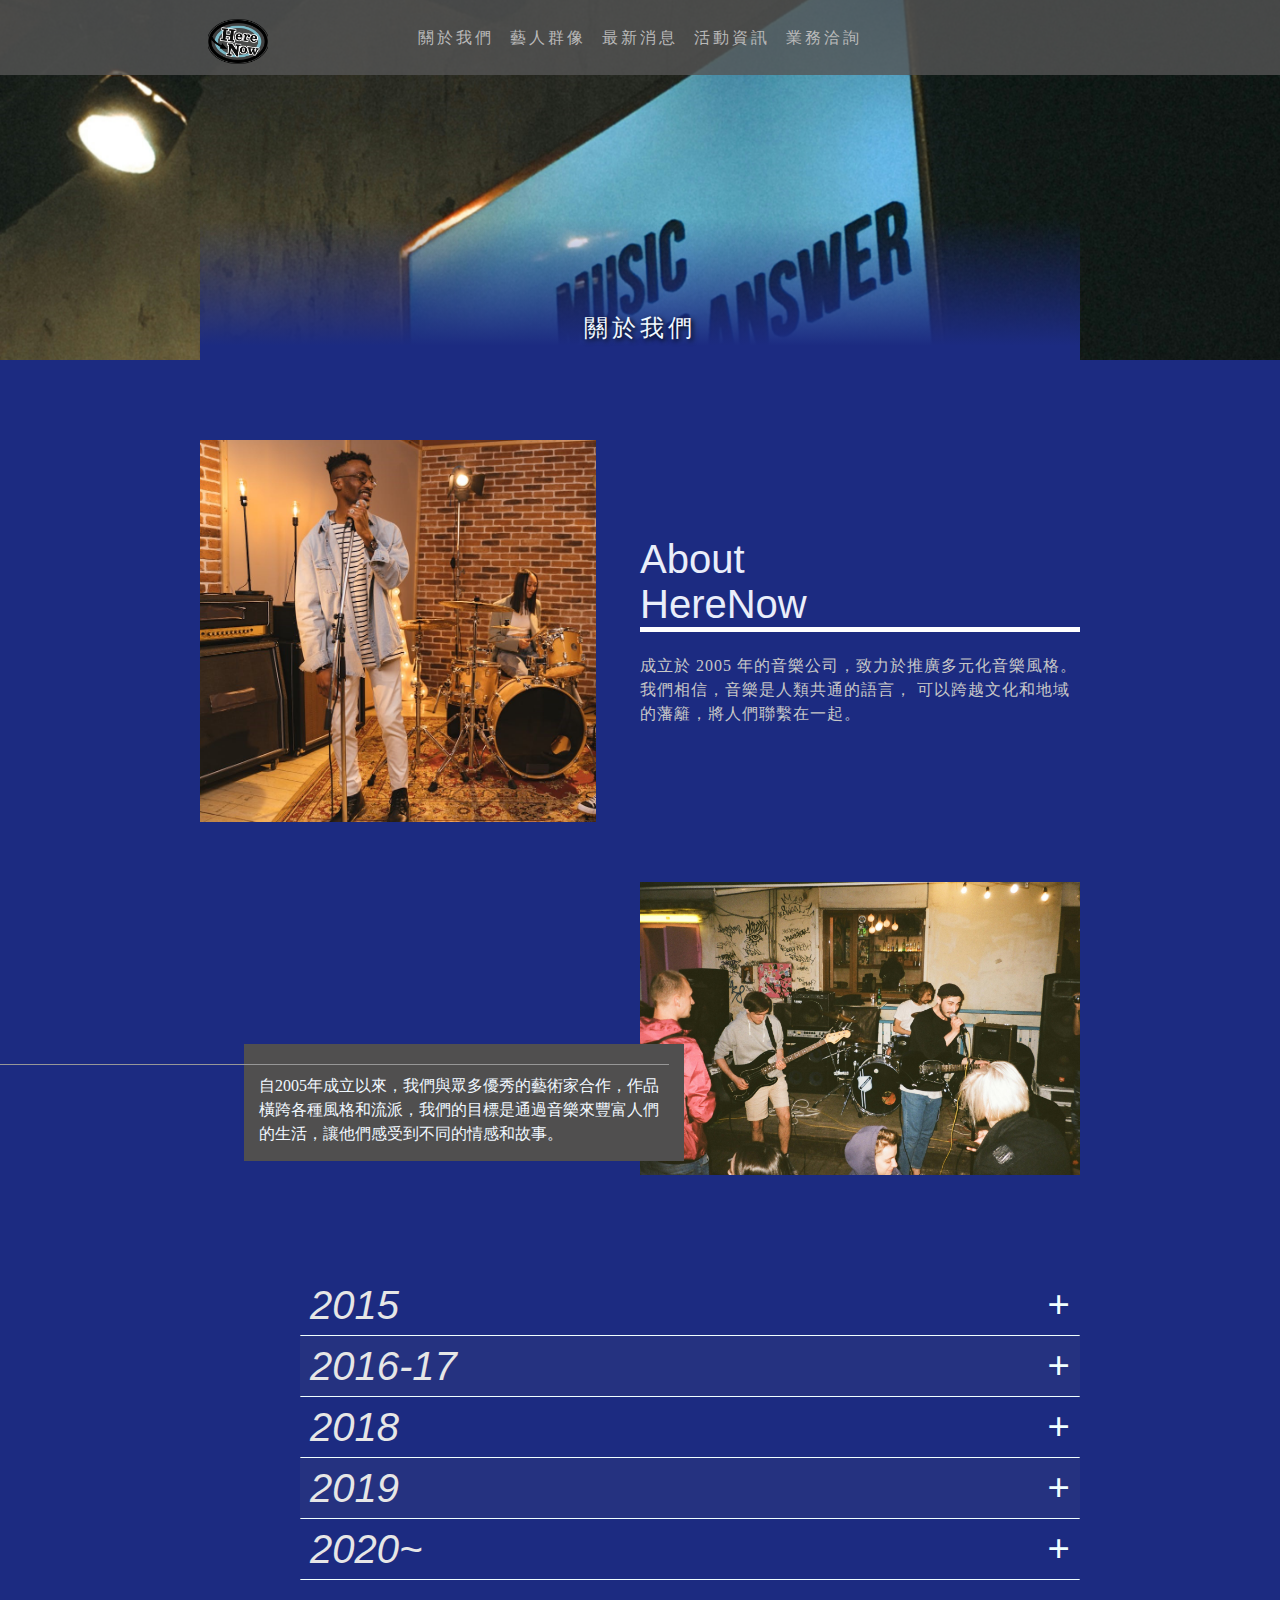
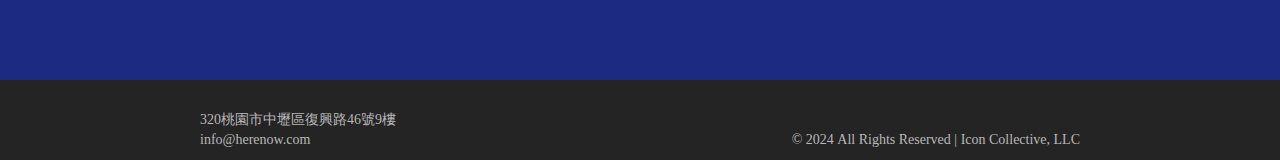
==== about.html @ ae44ec6a "first add file" ====
<!DOCTYPE html>
<html lang="en">
<head>
    <meta charset="UTF-8">
    <meta name="viewport" content="width=device-width, initial-scale=1.0">
    <title>About</title>
    <link rel="stylesheet" href="style/about.css">
    <link rel="stylesheet" href="style/common.css">
    <link rel="stylesheet" href="style/reset.css">
    <!-- google  font-->
    <link rel="preconnect" href="https://fonts.googleapis.com">
    <link rel="preconnect" href="https://fonts.gstatic.com" crossorigin>
    <link href="https://fonts.googleapis.com/css2?family=Noto+Sans+TC:wght@100..900&display=swap" rel="stylesheet">
    <link rel="stylesheet" href="https://fonts.googleapis.com/css2?family=Material+Symbols+Outlined:opsz,wght,FILL,GRAD@24,200,0,0" />
    <!-- google icon -->
    <link rel="stylesheet" href="https://fonts.googleapis.com/css2?family=Material+Symbols+Outlined:opsz,wght,FILL,GRAD@20..48,100..700,0..1,-50..200" />
    <style>
        .material-symbols-outlined {
            font-variation-settings:
            'FILL' 0,
            'wght' 200,
            'GRAD' 0,
            'opsz' 24
            }
        </style>

</head>
<body>
        <header>

        <nav>
            <div class="nav-container">
                <div class="nav-logo"><a href="index.html"><img src="imgs/logo2.png" alt=""></a></div>
                <div class="nav-linkList">
                    <ul>
                        <!-- <li><img src="imgs/logo2.png" width="40px" height="30px" style="padding: 0 10px;"  alt=""></li> -->
                        <li><a href="about.html">關於我們</a></li>
                        <li><a href="artists.html">藝人群像</a></li>
                        <li><a href="#">最新消息</a></li>
                        <li><a href="#">活動資訊</a></li>
                        <li><a href="#">業務洽詢</a></li>
                    </ul>
                </div>
            </div>
        </nav>
    </header>
    <div class="banner-section">
        <div class="banner-section-img"><img src="imgs/banner-about.jpg"></div>
        <div class="banner-page-title">
            <h2>關於我們</h2>
        </div>
    </div>
    <section class="section-intro">
        <div class="section-intro-wrapper">

            <div class="section-intro-img">
                <img src="imgs/about-intro.jpg">
            </div>
            <div class="section-intro-content">
                <div class="section-intro-txt-title">
                    <h3>About</h3><h3>HereNow</h3></div>
                <div class="section-intro-txt">
                    <p>成立於 2005 年的音樂公司，致力於推廣多元化音樂風格。
                    我們相信，音樂是人類共通的語言，
                    可以跨越文化和地域的藩籬，將人們聯繫在一起。</p>
                </div>
            </div>
    </div>




    </section>
    <section class="section-story">
        <div class="section-story-container">
            <div class="section-story-txt">
                    <div class="story-txt-container">
                        <p>自2005年成立以來，我們與眾多優秀的藝術家合作，作品橫跨各種風格和流派，我們的目標是通過音樂來豐富人們的生活，讓他們感受到不同的情感和故事。</p>

                    </div>
            </div>
            <div class="section-story-img">
                <img src="imgs/about-story.jpg">
            </div>

        </div>
    </section>
    <section class="section-history">
        <div class="section-history-toggle">
            <input type="checkbox" id="check1">
            <input type="checkbox" id="check2">
            <input type="checkbox" id="check3">
            <input type="checkbox" id="check4">
            <input type="checkbox" id="check5">
            <div class="section-history-toggle-wrapper">

                <div class="toggle-box">
                    <div class="toggle-head">
                        <h3>2015</h3><label for="check1"><span>+</span></label></div>
                    <div class="toggle-content">
                        <p>起初是一群對音樂充滿熱情的夥伴們的創業夢想。這個時期，我們開始在地下音樂圈中嘗試創作和推廣我們的音樂。我們通過小型演出和社交媒體平台慢慢建立起品牌意識，獲得了一些忠實的粉絲群。我們努力於各種音樂活動中展示我們的才華和熱情，並逐步確立了公司的核心價值和音樂風格。</p>
                    </div>
                </div>
                <div class="toggle-box">
                    <div class="toggle-head">
                        <h3>2016-17</h3><label for="check2"><span>+</span></label></div>
                    <div class="toggle-content">
                        <p>起初是一群對音樂充滿熱情的夥伴們的創業夢想。這個時期，我們開始在地下音樂圈中嘗試創作和推廣我們的音樂。我們通過小型演出和社交媒體平台慢慢建立起品牌意識，獲得了一些忠實的粉絲群。我們努力於各種音樂活動中展示我們的才華和熱情，並逐步確立了公司的核心價值和音樂風格。</p>
                    </div>
                </div>
                <div class="toggle-box">
                    <div class="toggle-head">
                        <h3>2018</h3><label for="check3"><span>+</span></label></div>
                    <div class="toggle-content">
                        <p>起初是一群對音樂充滿熱情的夥伴們的創業夢想。這個時期，我們開始在地下音樂圈中嘗試創作和推廣我們的音樂。我們通過小型演出和社交媒體平台慢慢建立起品牌意識，獲得了一些忠實的粉絲群。我們努力於各種音樂活動中展示我們的才華和熱情，並逐步確立了公司的核心價值和音樂風格。</p>
                    </div>
                </div>
                <div class="toggle-box">
                    <div class="toggle-head">
                        <h3>2019</h3><label for="check4"><span>+</span></label></div>
                    <div class="toggle-content">
                        <p>起初是一群對音樂充滿熱情的夥伴們的創業夢想。這個時期，我們開始在地下音樂圈中嘗試創作和推廣我們的音樂。我們通過小型演出和社交媒體平台慢慢建立起品牌意識，獲得了一些忠實的粉絲群。我們努力於各種音樂活動中展示我們的才華和熱情，並逐步確立了公司的核心價值和音樂風格。</p>
                    </div>
                </div>
                <div class="toggle-box">
                    <div class="toggle-head">
                        <h3>2020~</h3><label for="check5"><span>+</span></label></div>
                    <div class="toggle-content">
                        <p>起初是一群對音樂充滿熱情的夥伴們的創業夢想。這個時期，我們開始在地下音樂圈中嘗試創作和推廣我們的音樂。我們通過小型演出和社交媒體平台慢慢建立起品牌意識，獲得了一些忠實的粉絲群。我們努力於各種音樂活動中展示我們的才華和熱情，並逐步確立了公司的核心價值和音樂風格。</p>
                    </div>
                </div>
            </div>
        </div>
    </section>
    <footer>
        <nav >
            <div class="footer-navWrapper">
                <div class="footer-nav-info">
                    <p>320桃園市中壢區復興路46號9樓</p>
                    <p>info@herenow.com</p>
                </div>
                <div class="footer-nav-copywright">
                    <p>© 2024 All Rights Reserved | Icon Collective, LLC</p>
                </div>
            </div>
        </nav>
    </footer>

    <!-- <div class="debugger-center"></div> -->
</body>
</html>
---- style/about.css ----
body{
    /* height: 2800px; */
    position: relative;
}

.banner-section{
    display: flex;
    align-items: flex-end;
    width: 100%;
    height: calc(40vh - 75px);
    /* border: 1px solid black; */
    /* background-color: #375f25a1; */
    z-index: 0;
}
.banner-section-img{
        position: absolute;
        top: 0;
        width: 100%;
        height: 40vh;
        z-index: -1;
} 
.banner-section-img img{
        width: 100%;
        height: 100%;
        
        object-fit: cover;
}
.banner-page-title{
        height: 50%;
        width: 100%;
        margin: 0 200px;
        /* background-color: #113a8642; */
        background-color: #1c2b81;

        background: linear-gradient(0deg,#1c2b81 10%,#1c2b8100 100%);
        position: relative;
}
.banner-page-title h2{
        width: 100%;
        text-align: center;
        font-size: 24px;

        padding: 20px 0;
        letter-spacing: 4px;
        position: absolute;
        bottom: 0;
        color: aliceblue;
        text-shadow: black 0.1em 0.1em 0.2em
}
/* ---------------- 
    section-intro
*/
.section-intro{
    /* background-color: #858484; */
    margin: 0 200px;
    margin-top: 80px;
    box-sizing: border-box;
}
.section-intro-wrapper{
    display: flex;
    width: 100%;
}
.section-intro-img{
    width: 50%;

}
.section-intro-img img{
    display: block;
    width: 90%;
    height: 100%;
    margin-right: 10%;
    /* margin-top: 5%; */
}
.section-intro-content{
    width: 50%;
    display: flex;
    flex-direction: column;
    justify-content: center;
    box-sizing: border-box;
    /* padding-left: 40px; */
    /* background-color: antiquewhite; */

}
.section-intro-txt-title {
    /* border: 1px solid #000; */
    border-bottom: 5px white solid;
}
.section-intro-txt-title h3{
    font-size: 40px;
    color: rgb(234, 238, 250);
    font-weight: 500;
    line-height: 45px;

    font-family: 'Lucida Sans', 'Lucida Sans Regular', 'Lucida Grande', 'Lucida Sans Unicode', Geneva, Verdana, sans-serif;


}
.section-intro-txt{
    padding-top: 5%;
}
.section-intro-txt p{
    color: rgb(199, 199, 199);
    font-size: 16px;
    line-height: 24px;
    letter-spacing: 1px;
}


/* section story */
.section-story{
    margin-top: 60px;
    overflow: scroll;
    overflow: hidden;
}

.section-story-container{
    box-sizing: border-box;
    padding: 0 200px;
    display: flex;
    width: 100%;
    /* background-color: #fff; */
}
.section-story-txt{
    width: 50%;
    position: relative;
    /* background-color: #fff; */
}
.section-story-txt .story-txt-container{
    background-color: #504f4f;
    padding: 15px;
    padding-top: 30px;
    box-sizing: border-box;
    width: 100%;
    position: absolute;
    left: 10%;
    bottom: 5%;
}
.section-story-txt .story-txt-container p{
    position: relative;
    color: aliceblue;
    line-height: 24px;
    font-size: 16px;
    /* font-family: "Noto Sans TC"; */

}



.story-txt-container p::after{
    content: '';
    width: 180%;
    height: 1px;
    background-color: #979797;
    top: -10px;
    right: 0;
    position: absolute;
    z-index: 999;
}
.section-story-img{
    width: 50%;
    background-color: #4e4e4e;
}
.section-story-img img{
    display: block;
    width: 100%;
    aspect-ratio: 3/2;

}

/* ---------------- */
/* section-history */
.section-history{
    margin-top: 100px;
    margin-bottom: 100px;
}
.section-history-toggle{
    /* width: 100%; */
    margin-left: 300px;
    margin-right:200px;
}

.toggle-box .toggle-head{
    display: flex;
    justify-content: space-between;
    width: 100%;
    box-sizing: border-box;
    /* border-bottom: 1px solid azure; */

}
.toggle-head h3{
    color: rgb(230, 230, 230);
    font-size: 40px;
    line-height: 60px;
    font-family: 'Lucida Sans', 'Lucida Sans Regular', 'Lucida Grande', 'Lucida Sans Unicode', Geneva, Verdana, sans-serif;
    font-style: italic;
    margin-left: 10px;
    
}
.toggle-head label{
    /* background-color: #868686; */
    padding: 3px 10px;
    display: flex;
    align-items: center;
}
.toggle-head label span{
    color: azure;
    font-size: 40px;
    font-weight: 600;
    /* background-color: #8f8787; */
}
.toggle-content{
    /* padding: 10px 10px; */
    padding-right: 5px;
    
    border-bottom: 1px solid azure;
    border-left: .5px solid rgb(128, 128, 128);
    border-right: .5px solid rgb(128, 128, 128);






    overflow: hidden;
    max-height: 0;
    transition: 1s;
}
.toggle-content p{
    padding: 8px 15px;

    color: azure;
    font-size: 18px;
    text-indent: 36px;
    line-height: 26px;
}

/* toggle-check */
.section-history-toggle input{
    display: none;
}

.toggle-box:nth-child(even) .toggle-head{
    background-color: #81818118;
}


#check1:checked ~.section-history-toggle-wrapper .toggle-box:nth-child(1) .toggle-content{
    max-height: 300px;
    border-bottom-color:rgb(128, 128, 128) ;
    border-bottom-left-radius: 8px;
    border-bottom-right-radius: 8px;
    margin-top: 20px;
    margin-bottom: 20px;
}
#check2:checked ~.section-history-toggle-wrapper .toggle-box:nth-child(2) .toggle-content{
    max-height: 300px;
    border-bottom-color:rgb(128, 128, 128) ;
    border-bottom-left-radius: 8px;
    border-bottom-right-radius: 8px;
    margin-top: 20px;
    margin-bottom: 20px;
}
#check3:checked ~.section-history-toggle-wrapper .toggle-box:nth-child(3) .toggle-content{
    max-height: 300px;
    border-bottom-color:rgb(128, 128, 128) ;
    border-bottom-left-radius: 8px;
    border-bottom-right-radius: 8px;
    margin-top: 20px;
    margin-bottom: 20px;
}
#check4:checked ~.section-history-toggle-wrapper .toggle-box:nth-child(4) .toggle-content{
    max-height: 300px;
    border-bottom-color:rgb(128, 128, 128) ;
    border-bottom-left-radius: 8px;
    border-bottom-right-radius: 8px;
    margin-top: 20px;
    margin-bottom: 20px;
}
#check5:checked ~.section-history-toggle-wrapper .toggle-box:nth-child(5) .toggle-content{
    max-height: 300px;
    border-bottom-color:rgb(128, 128, 128) ;
    border-bottom-left-radius: 8px;
    border-bottom-right-radius: 8px;
    margin-top: 20px;
    margin-bottom: 20px;
}


/* 
DEBUGGER */
.debugger-center{
    position: absolute;
    width: 150px;
    height: 1000px;
    /* background-color: #8d1313; */
    left: 50%;
    top:0;
    border-left: 2px dashed #000;
    
}
---- style/common.css ----
*{
    padding: 0;
    margin: 0;
    list-style: none;
    text-decoration: none;
    color: black;   
    font-family: "Noto Sans TC";
    font-weight: 300;
    font-size: 18px;
}
body{
    position: relative;
    background-color: #1c2b81;
    /* height: 2500px; */
}
button{
    background: none;
    border: 0;
    padding: 0;
    margin: 0;
}
header nav{
    box-sizing: border-box;

    background-color: rgba(84, 84, 84, 0.804);
    /* margin-bottom: 40px; */
    height: 75px;
}
header nav .nav-container{
    height: 100%;
    width: 100%;
    /* background-color: rgb(158, 102, 29); */
    width: calc(100vw - 400px);
    display: flex;
    max-width: calc(100% - 400px);
    margin: auto;
}
header .nav-container .nav-logo{
    width: 60px;
    height: 45px;
    /* border: 1px solid #000; */
    padding: 8px;
    /* margin-left: 10px; */
    position: absolute;
    left: 200px;
    top: calc(75px/2 - 53px/2);
}
header .nav-container .nav-logo:hover{
    background-color: #6d6d6d;
    border-radius: 2px;
}
header .nav-container .nav-logo:hover img{
    filter: drop-shadow(0px 0px 3px #9e9e9e);
}


header .nav-container .nav-logo img{
    width: 100%;
    height: 100%;
    object-fit: cover;
    
}
header .nav-linkList{
    /* border: 1px solid #000; */
    height: 30px;
    margin: auto;

}
header .nav-container .nav-linkList ul{
    display: flex;
    height: 30px;
    /* line-height: 60px; */
    justify-content: center;
}
header .nav-linkList ul li{
    /* background-color: #777; */
    
    /* padding: 2px 5px; */
    /* margin:0 5px ; */
    transition: all .3s ease-in;
}
header .nav-linkList ul li a{
    font-size: 16px;
    letter-spacing: 3px;
    line-height: 30px;
    height: 100%;
    color: rgb(185, 185, 185);
    padding: 0 8px;
    display: block;
}
/* .nav-linkList ul li:hover{
    background-color: #6d6d6d;
    color: white;
    border-radius: 3px;
} */
header .nav-linkList ul li:hover a{
    background-color: #6d6d6d;

    color: white;
}

/* footer */
footer{
    margin-top: 50px;
}
footer nav{
    /* display: f; */
    height: auto;
    background-color: #242424;
    padding: 0 200px;
    padding-top: 20px;

}


.footer-navWrapper{
    display: flex;
    justify-content: space-between;
    align-items: flex-end;
    padding: 10px 0;
}

div[class^="footer-nav-"] p{
    color: rgb(184, 184, 184);
    font-size: 14px;
    line-height: 20px;
}
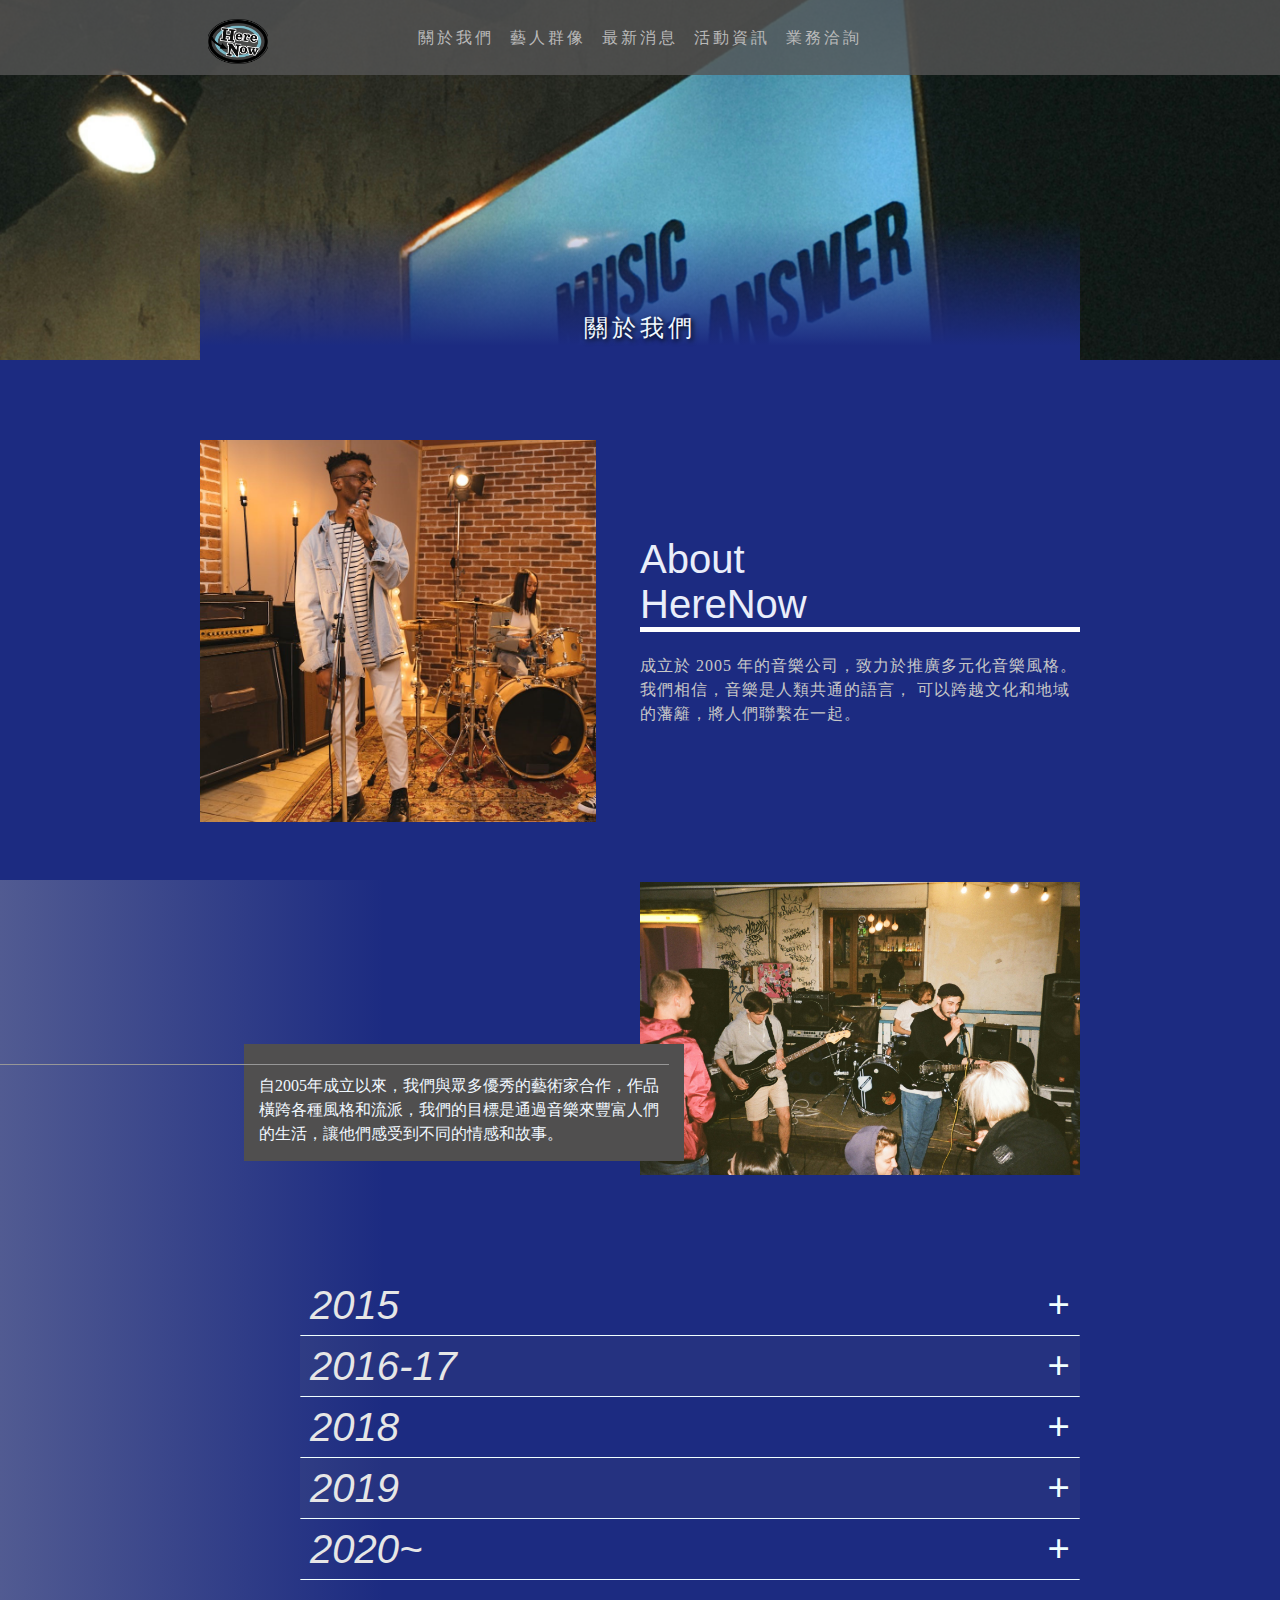
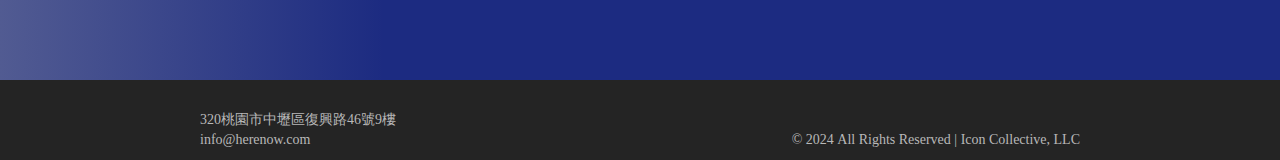
==== commit b73e6828: "fix nav links, add bg drop img for deco" ====
--- a/about.html
+++ b/about.html
@@ -44,6 +44,8 @@
             </div>
         </nav>
     </header>
+
+    <div class="body-bg-drop-grdnt"></div>
     <div class="banner-section">
         <div class="banner-section-img"><img src="imgs/banner-about.jpg"></div>
         <div class="banner-page-title">
--- a/style/about.css
+++ b/style/about.css
@@ -286,6 +286,17 @@
     margin-bottom: 20px;
 }
 
+/* bg-drop */
+
+.body-bg-drop-grdnt{
+    height: 50%;
+    width: 30%;
+    background: #000;
+    position: absolute;
+    background: linear-gradient(90deg, rgba(176,176,176,0.36) 0%, rgba(255,255,255,0) 100%);
+    bottom: 0;
+    z-index: -1;
+}
 
 /* 
 DEBUGGER */
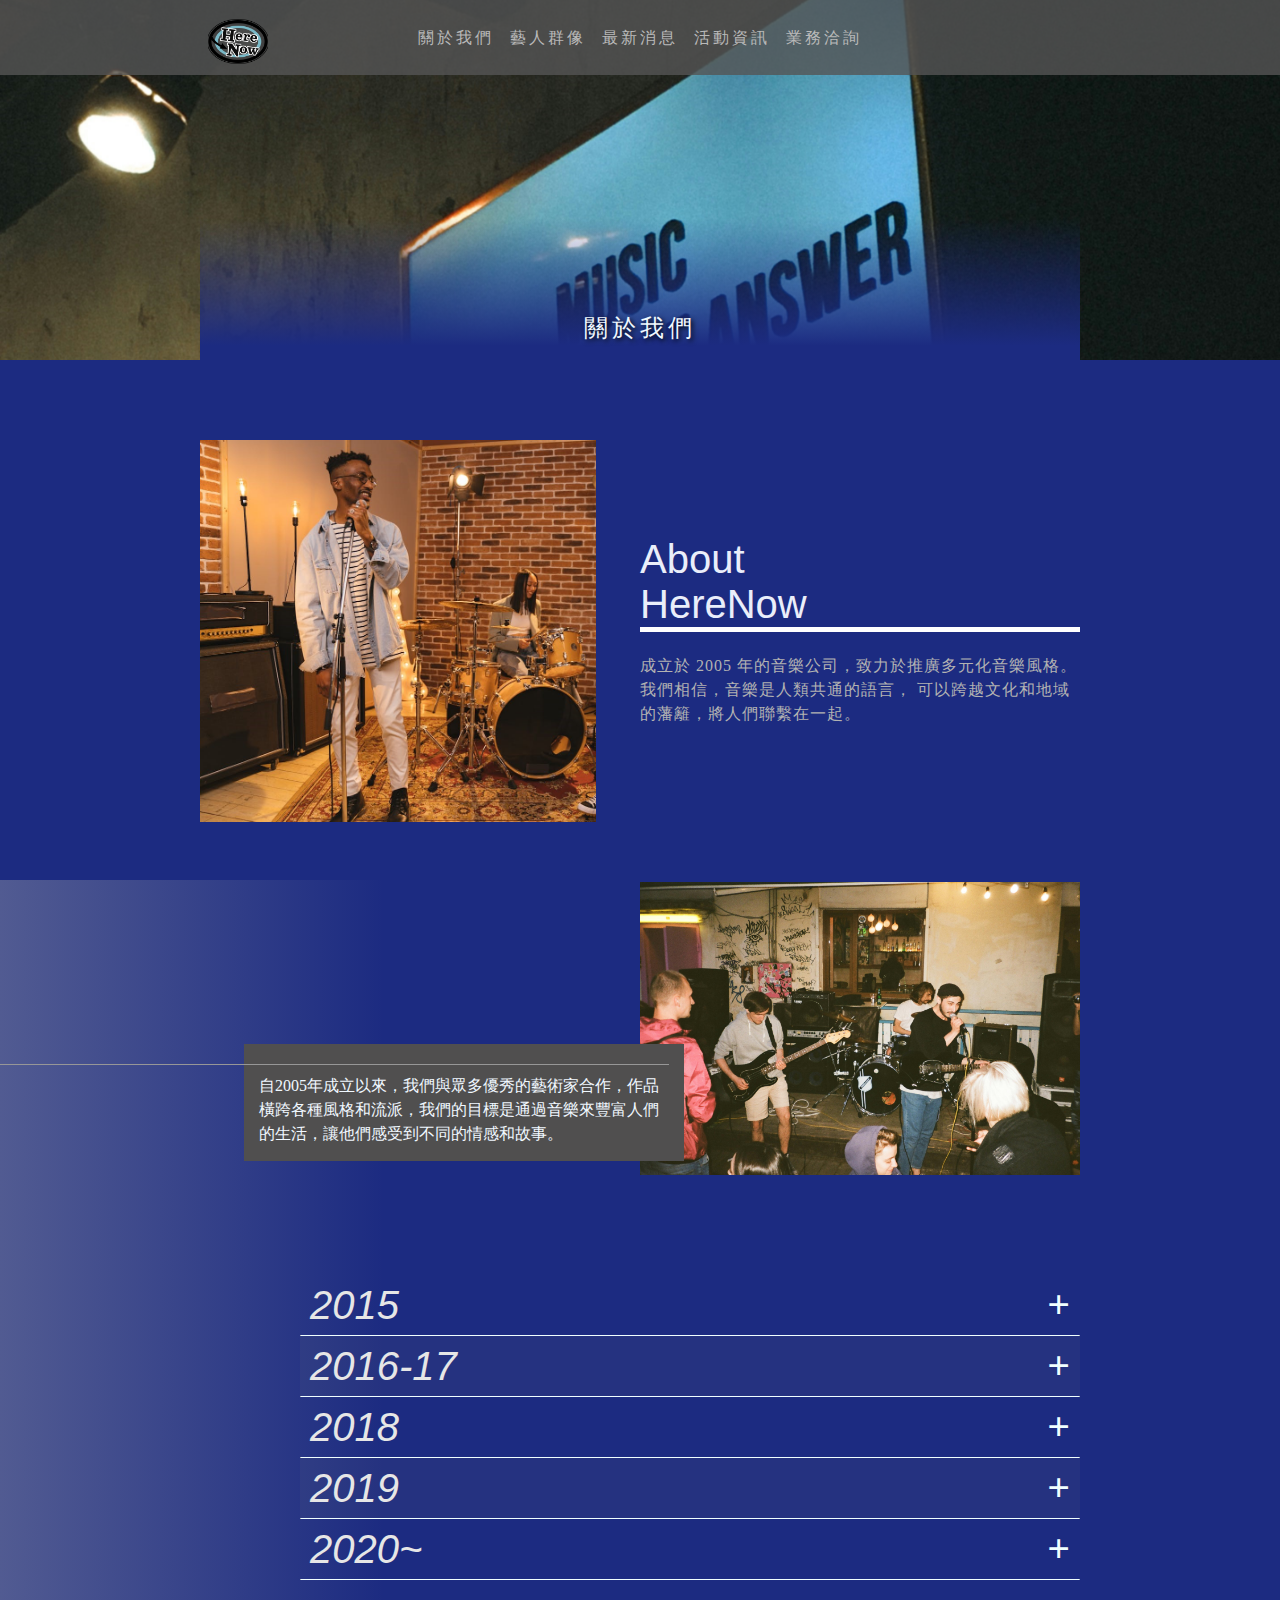
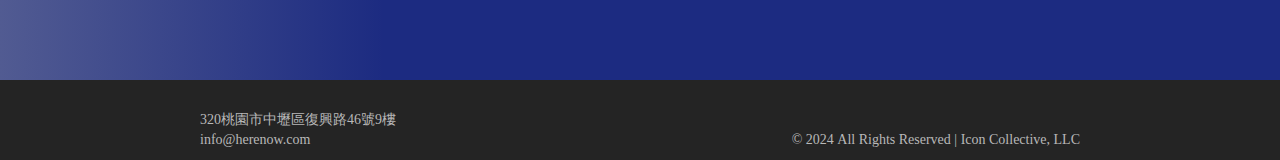
==== commit 8265bd72: "change page title,font color" ====
--- a/about.html
+++ b/about.html
@@ -3,7 +3,7 @@
 <head>
     <meta charset="UTF-8">
     <meta name="viewport" content="width=device-width, initial-scale=1.0">
-    <title>About</title>
+    <title>About 關於我們 | HereNow Music</title>
     <link rel="stylesheet" href="style/about.css">
     <link rel="stylesheet" href="style/common.css">
     <link rel="stylesheet" href="style/reset.css">
@@ -36,7 +36,7 @@
                         <!-- <li><img src="imgs/logo2.png" width="40px" height="30px" style="padding: 0 10px;"  alt=""></li> -->
                         <li><a href="about.html">關於我們</a></li>
                         <li><a href="artists.html">藝人群像</a></li>
-                        <li><a href="#">最新消息</a></li>
+                        <li><a href="news.html">最新消息</a></li>
                         <li><a href="#">活動資訊</a></li>
                         <li><a href="#">業務洽詢</a></li>
                     </ul>
@@ -107,28 +107,28 @@
                     <div class="toggle-head">
                         <h3>2016-17</h3><label for="check2"><span>+</span></label></div>
                     <div class="toggle-content">
-                        <p>起初是一群對音樂充滿熱情的夥伴們的創業夢想。這個時期，我們開始在地下音樂圈中嘗試創作和推廣我們的音樂。我們通過小型演出和社交媒體平台慢慢建立起品牌意識，獲得了一些忠實的粉絲群。我們努力於各種音樂活動中展示我們的才華和熱情，並逐步確立了公司的核心價值和音樂風格。</p>
+                        <p>在2016年到2017年這段時間裡，我們開始更加專注於打造自己獨特的音樂聲音和風格。我們積極與本地和國際的音樂人合作，學習和探索不同的音樂元素和製作技巧。這段時間我們推出了幾張獨立製作的單曲和EP，逐漸在音樂界中建立了一定的名聲。我們的音樂風格開始受到更廣泛的關注，進一步擴大了我們的粉絲基礎。</p>
                     </div>
                 </div>
                 <div class="toggle-box">
                     <div class="toggle-head">
                         <h3>2018</h3><label for="check3"><span>+</span></label></div>
                     <div class="toggle-content">
-                        <p>起初是一群對音樂充滿熱情的夥伴們的創業夢想。這個時期，我們開始在地下音樂圈中嘗試創作和推廣我們的音樂。我們通過小型演出和社交媒體平台慢慢建立起品牌意識，獲得了一些忠實的粉絲群。我們努力於各種音樂活動中展示我們的才華和熱情，並逐步確立了公司的核心價值和音樂風格。</p>
+                        <p>2018年對我們來說是一個重要的里程碑，我們開始獲得更多的曝光機會並建立了穩固的品牌形象。我們的音樂作品在一些主流音樂媒體和電台得到了播放和推薦，進一步擴大了我們的聽眾群。同時，我們參與了一些重要的音樂活動和音樂節，讓更多人認識了我們的音樂。這一年，我們也獲得了幾個音樂獎項的提名，這些肯定讓我們更加堅定了走在音樂之路上的信心和決心。</p>
                     </div>
                 </div>
                 <div class="toggle-box">
                     <div class="toggle-head">
                         <h3>2019</h3><label for="check4"><span>+</span></label></div>
                     <div class="toggle-content">
-                        <p>起初是一群對音樂充滿熱情的夥伴們的創業夢想。這個時期，我們開始在地下音樂圈中嘗試創作和推廣我們的音樂。我們通過小型演出和社交媒體平台慢慢建立起品牌意識，獲得了一些忠實的粉絲群。我們努力於各種音樂活動中展示我們的才華和熱情，並逐步確立了公司的核心價值和音樂風格。</p>
+                        <p>2019年是我們公司迎來的一個新的轉折點，我們開始進行內部改革，同時跨入了新的產業領域，即影視合作。這一年，我們與多個影視製作公司合作，參與了一些影視作品的音樂製作和原聲帶製作。這不僅為我們公司帶來了新的發展機遇，也拓展了我們的影響力和覆蓋範圍。</p>
                     </div>
                 </div>
                 <div class="toggle-box">
                     <div class="toggle-head">
                         <h3>2020~</h3><label for="check5"><span>+</span></label></div>
                     <div class="toggle-content">
-                        <p>起初是一群對音樂充滿熱情的夥伴們的創業夢想。這個時期，我們開始在地下音樂圈中嘗試創作和推廣我們的音樂。我們通過小型演出和社交媒體平台慢慢建立起品牌意識，獲得了一些忠實的粉絲群。我們努力於各種音樂活動中展示我們的才華和熱情，並逐步確立了公司的核心價值和音樂風格。</p>
+                        <p>從2020年開始，我們持續努力不懈地創作和推出新作品，並積極參與各種音樂活動和演出。我們的音樂影響力逐漸擴大，開始受到更多觀眾和媒體的關注。同時，我們在影視合作方面持續深耕，為更多影視作品提供高質量的音樂配樂服務。我們將繼續不斷探索和嘗試新的音樂風格和製作方式，保持創新和前衛。</p>
                     </div>
                 </div>
             </div>
--- a/style/about.css
+++ b/style/about.css
@@ -100,7 +100,7 @@
     padding-top: 5%;
 }
 .section-intro-txt p{
-    color: rgb(199, 199, 199);
+    color: #b2b2b2;
     font-size: 16px;
     line-height: 24px;
     letter-spacing: 1px;
@@ -229,7 +229,7 @@
 .toggle-content p{
     padding: 8px 15px;
 
-    color: azure;
+    color: #b2b2b2;
     font-size: 18px;
     text-indent: 36px;
     line-height: 26px;
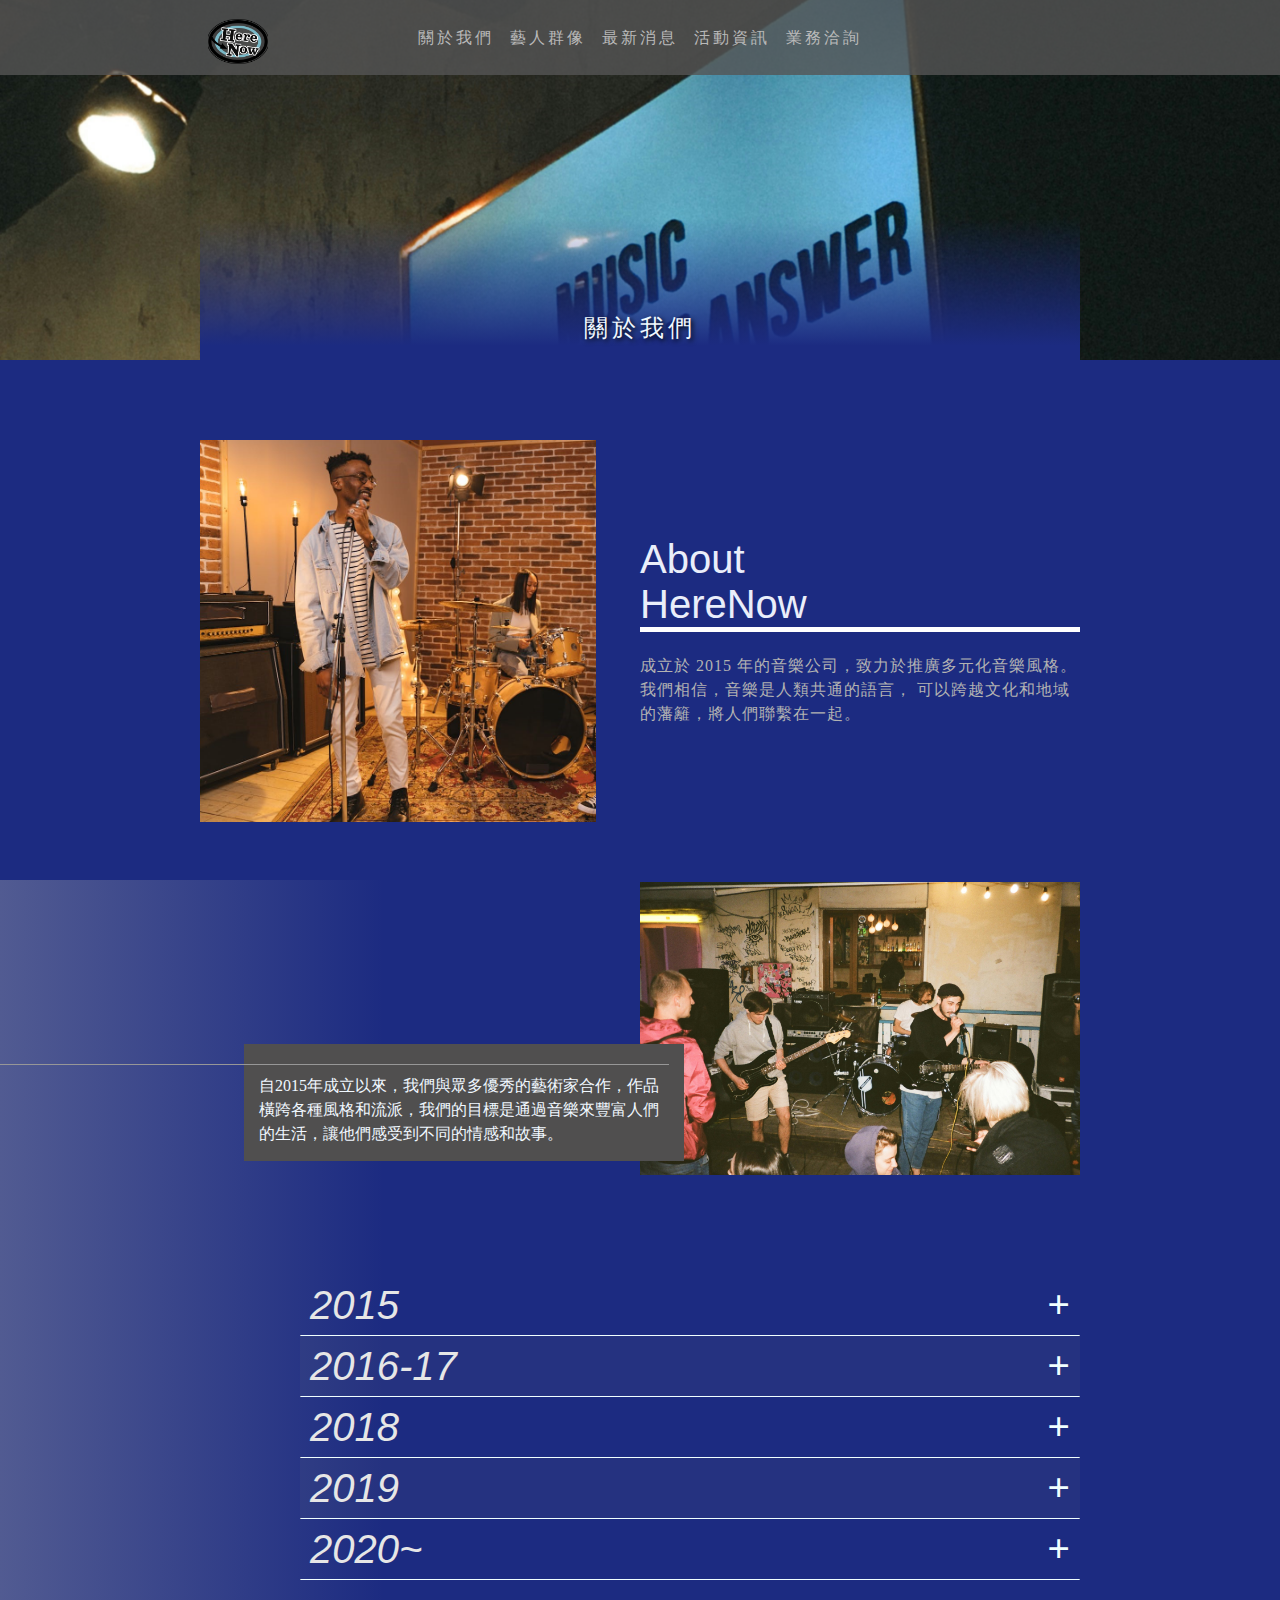
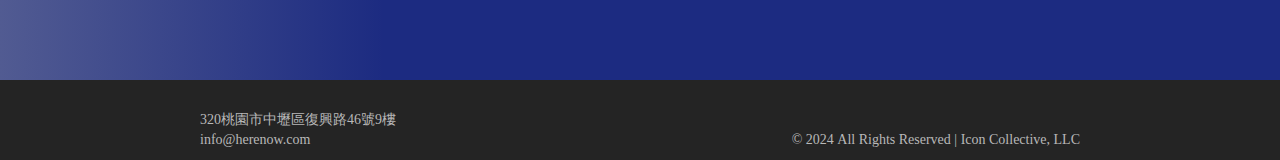
==== commit edef45c0: "content txt updated" ====
--- a/about.html
+++ b/about.html
@@ -62,7 +62,7 @@
                 <div class="section-intro-txt-title">
                     <h3>About</h3><h3>HereNow</h3></div>
                 <div class="section-intro-txt">
-                    <p>成立於 2005 年的音樂公司，致力於推廣多元化音樂風格。
+                    <p>成立於 2015 年的音樂公司，致力於推廣多元化音樂風格。
                     我們相信，音樂是人類共通的語言，
                     可以跨越文化和地域的藩籬，將人們聯繫在一起。</p>
                 </div>
@@ -77,7 +77,7 @@
         <div class="section-story-container">
             <div class="section-story-txt">
                     <div class="story-txt-container">
-                        <p>自2005年成立以來，我們與眾多優秀的藝術家合作，作品橫跨各種風格和流派，我們的目標是通過音樂來豐富人們的生活，讓他們感受到不同的情感和故事。</p>
+                        <p>自2015年成立以來，我們與眾多優秀的藝術家合作，作品橫跨各種風格和流派，我們的目標是通過音樂來豐富人們的生活，讓他們感受到不同的情感和故事。</p>
 
                     </div>
             </div>
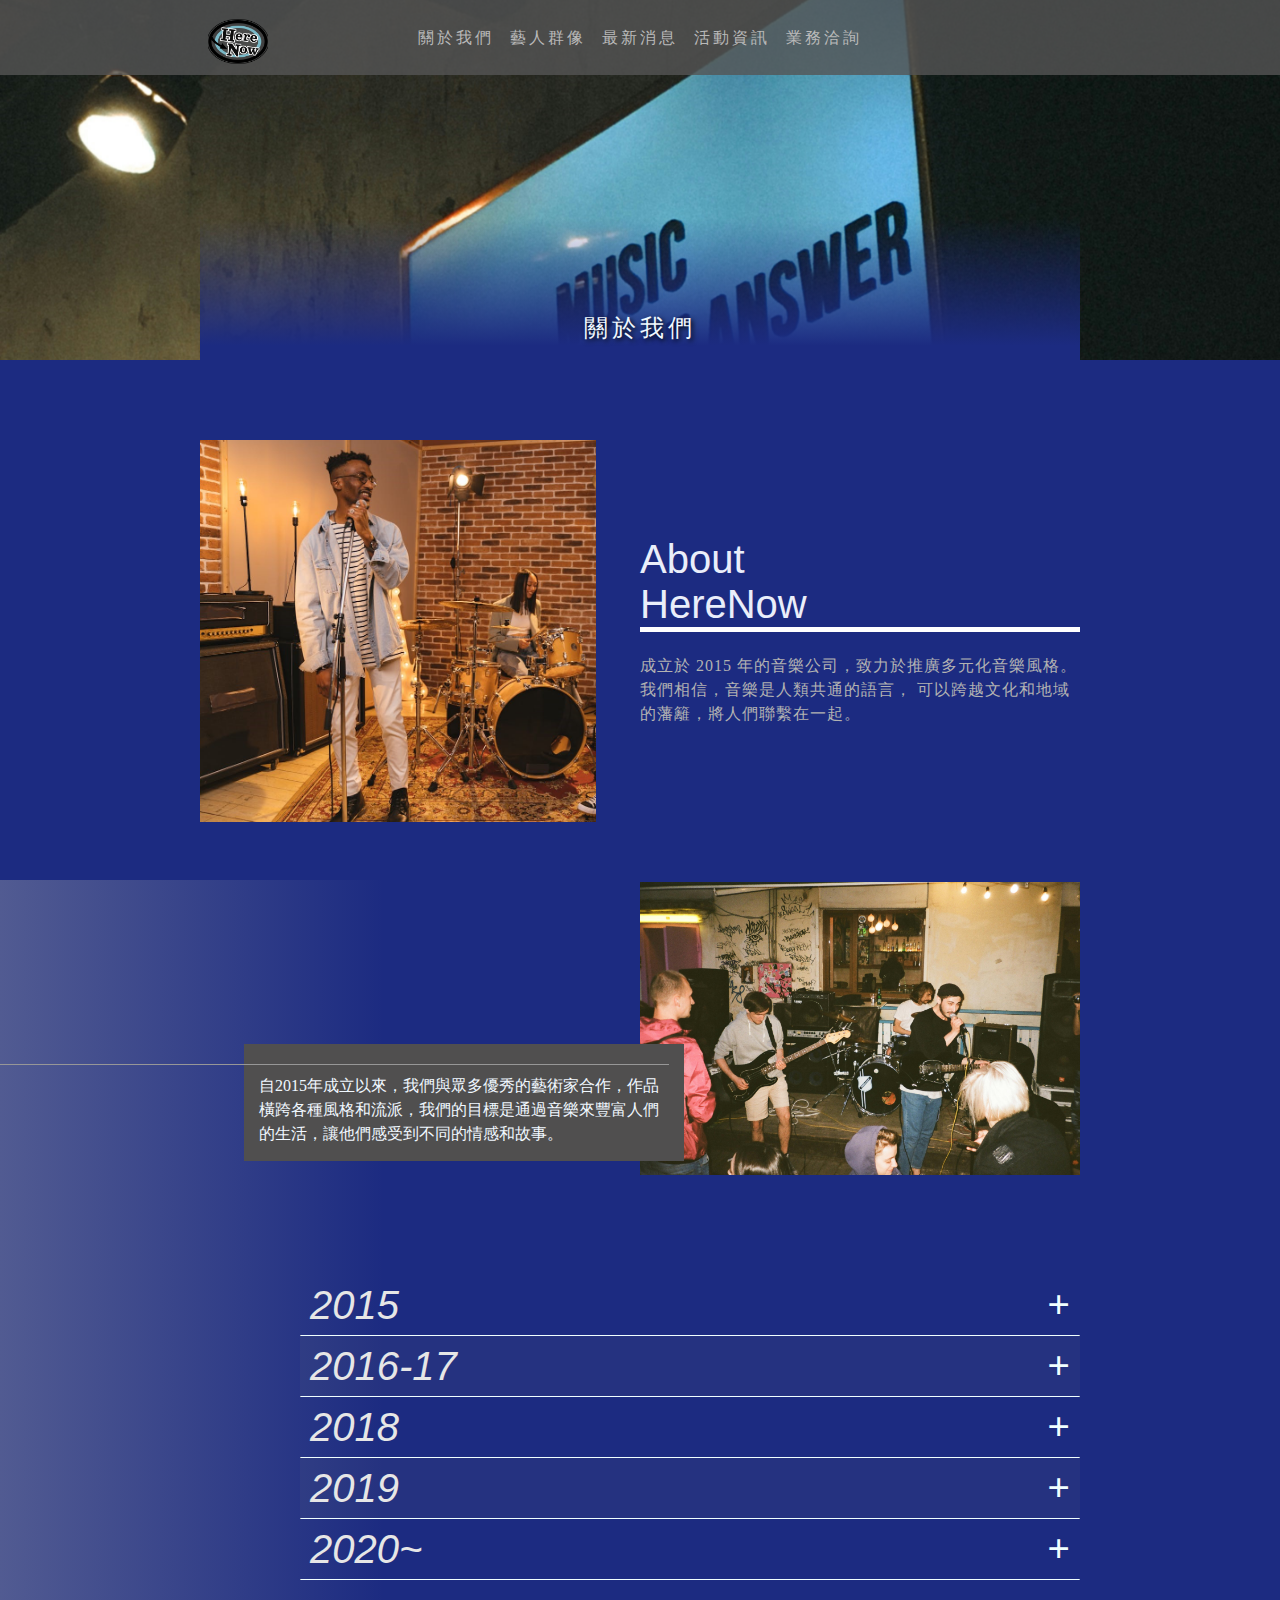
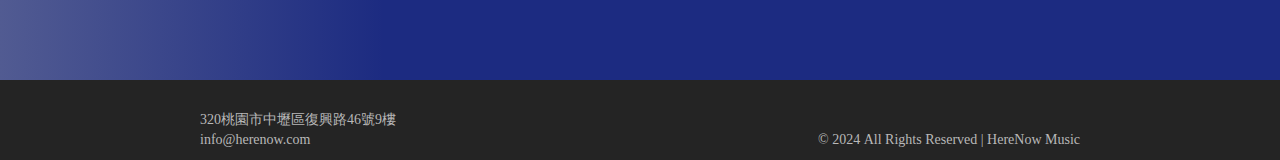
==== commit 1ef18f1d: "content txt updated: footer copywright" ====
--- a/about.html
+++ b/about.html
@@ -142,7 +142,7 @@
                     <p>info@herenow.com</p>
                 </div>
                 <div class="footer-nav-copywright">
-                    <p>© 2024 All Rights Reserved | Icon Collective, LLC</p>
+                    <p>© 2024 All Rights Reserved | HereNow Music</p>
                 </div>
             </div>
         </nav>
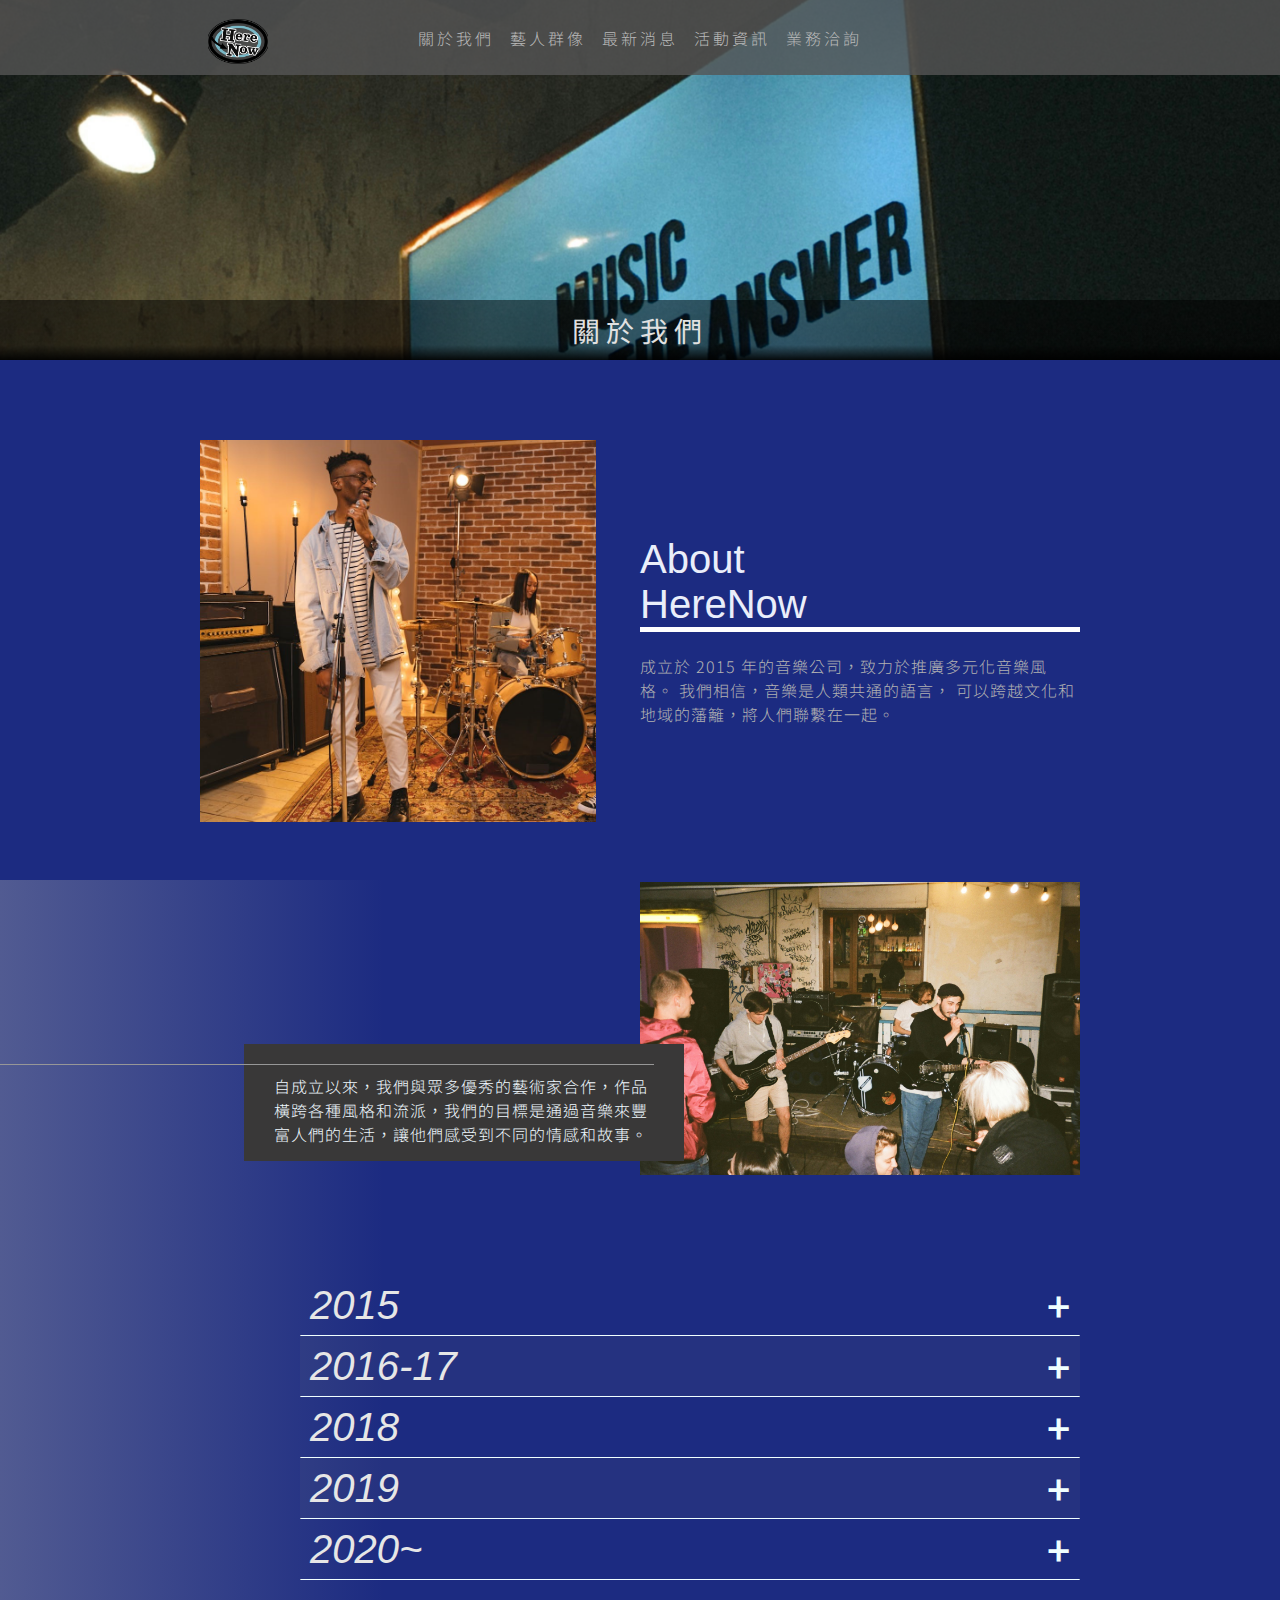
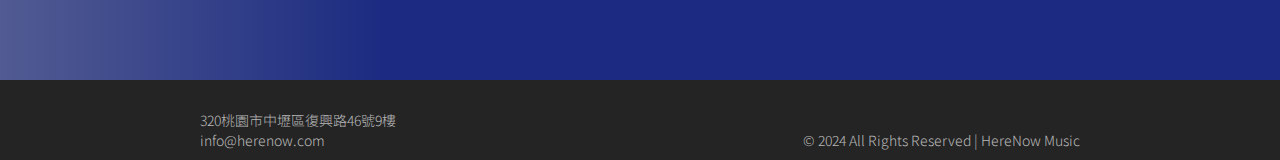
==== commit c6565707: "same style on page banner,font-size fixed" ====
--- a/about.html
+++ b/about.html
@@ -4,9 +4,10 @@
     <meta charset="UTF-8">
     <meta name="viewport" content="width=device-width, initial-scale=1.0">
     <title>About 關於我們 | HereNow Music</title>
+    <link rel="stylesheet" href="style/reset.css">
+    <link rel="stylesheet" href="style/common.css">
+
     <link rel="stylesheet" href="style/about.css">
-    <link rel="stylesheet" href="style/common.css">
-    <link rel="stylesheet" href="style/reset.css">
     <!-- google  font-->
     <link rel="preconnect" href="https://fonts.googleapis.com">
     <link rel="preconnect" href="https://fonts.gstatic.com" crossorigin>
@@ -26,14 +27,14 @@
 
 </head>
 <body>
-        <header>
+    <header>
 
         <nav>
             <div class="nav-container">
                 <div class="nav-logo"><a href="index.html"><img src="imgs/logo2.png" alt=""></a></div>
                 <div class="nav-linkList">
                     <ul>
-                        <!-- <li><img src="imgs/logo2.png" width="40px" height="30px" style="padding: 0 10px;"  alt=""></li> -->
+
                         <li><a href="about.html">關於我們</a></li>
                         <li><a href="artists.html">藝人群像</a></li>
                         <li><a href="news.html">最新消息</a></li>
@@ -77,7 +78,7 @@
         <div class="section-story-container">
             <div class="section-story-txt">
                     <div class="story-txt-container">
-                        <p>自2015年成立以來，我們與眾多優秀的藝術家合作，作品橫跨各種風格和流派，我們的目標是通過音樂來豐富人們的生活，讓他們感受到不同的情感和故事。</p>
+                        <p>自成立以來，我們與眾多優秀的藝術家合作，作品橫跨各種風格和流派，我們的目標是通過音樂來豐富人們的生活，讓他們感受到不同的情感和故事。</p>
 
                     </div>
             </div>
--- a/style/common.css
+++ b/style/common.css
@@ -4,14 +4,15 @@
     list-style: none;
     text-decoration: none;
     color: black;   
-    font-family: "Noto Sans TC";
-    font-weight: 300;
-    font-size: 18px;
 }
 body{
     position: relative;
     background-color: #1c2b81;
     /* height: 2500px; */
+    font-family: "Noto Sans TC";
+    font-weight: 300;
+    font-size: 18px;
+
 }
 button{
     background: none;
@@ -44,13 +45,13 @@
     position: absolute;
     left: 200px;
     top: calc(75px/2 - 53px/2);
+    transition: .2s;
 }
 header .nav-container .nav-logo:hover{
-    background-color: #6d6d6d;
-    border-radius: 2px;
+    transform: rotate(8deg) scale(1.1);
 }
 header .nav-container .nav-logo:hover img{
-    filter: drop-shadow(0px 0px 3px #9e9e9e);
+    filter: drop-shadow(0px 0px 1px #1a1a1a);
 }
 
 
--- a/style/about.css
+++ b/style/about.css
@@ -23,30 +23,27 @@
 .banner-section-img img{
         width: 100%;
         height: 100%;
-        
         object-fit: cover;
 }
 .banner-page-title{
-        height: 50%;
+        height: fit-content;
         width: 100%;
-        margin: 0 200px;
-        /* background-color: #113a8642; */
-        background-color: #1c2b81;
-
-        background: linear-gradient(0deg,#1c2b81 10%,#1c2b8100 100%);
+
         position: relative;
 }
 .banner-page-title h2{
-        width: 100%;
-        text-align: center;
-        font-size: 24px;
-
-        padding: 20px 0;
-        letter-spacing: 4px;
         position: absolute;
         bottom: 0;
-        color: aliceblue;
-        text-shadow: black 0.1em 0.1em 0.2em
+        width: 100%;
+        line-height: 60px;
+        text-align: center;
+
+        font-size: 28px;
+        letter-spacing: 6px;
+        color: rgb(225, 225, 225);
+        background: #00000080 linear-gradient(180deg, rgba(137,131,131,0) 0%, rgba(0, 0, 0, 0.082) 75%, rgba(0, 0, 0, 0.89) 100%);
+        font-weight: 400;
+
 }
 /* ---------------- 
     section-intro
@@ -127,7 +124,7 @@
     /* background-color: #fff; */
 }
 .section-story-txt .story-txt-container{
-    background-color: #504f4f;
+    background-color: #393838;
     padding: 15px;
     padding-top: 30px;
     box-sizing: border-box;
@@ -137,15 +134,15 @@
     bottom: 5%;
 }
 .section-story-txt .story-txt-container p{
+    margin: 0 15px;
     position: relative;
     color: aliceblue;
     line-height: 24px;
     font-size: 16px;
+    letter-spacing: 1px;
     /* font-family: "Noto Sans TC"; */
 
 }
-
-
 
 .story-txt-container p::after{
     content: '';
